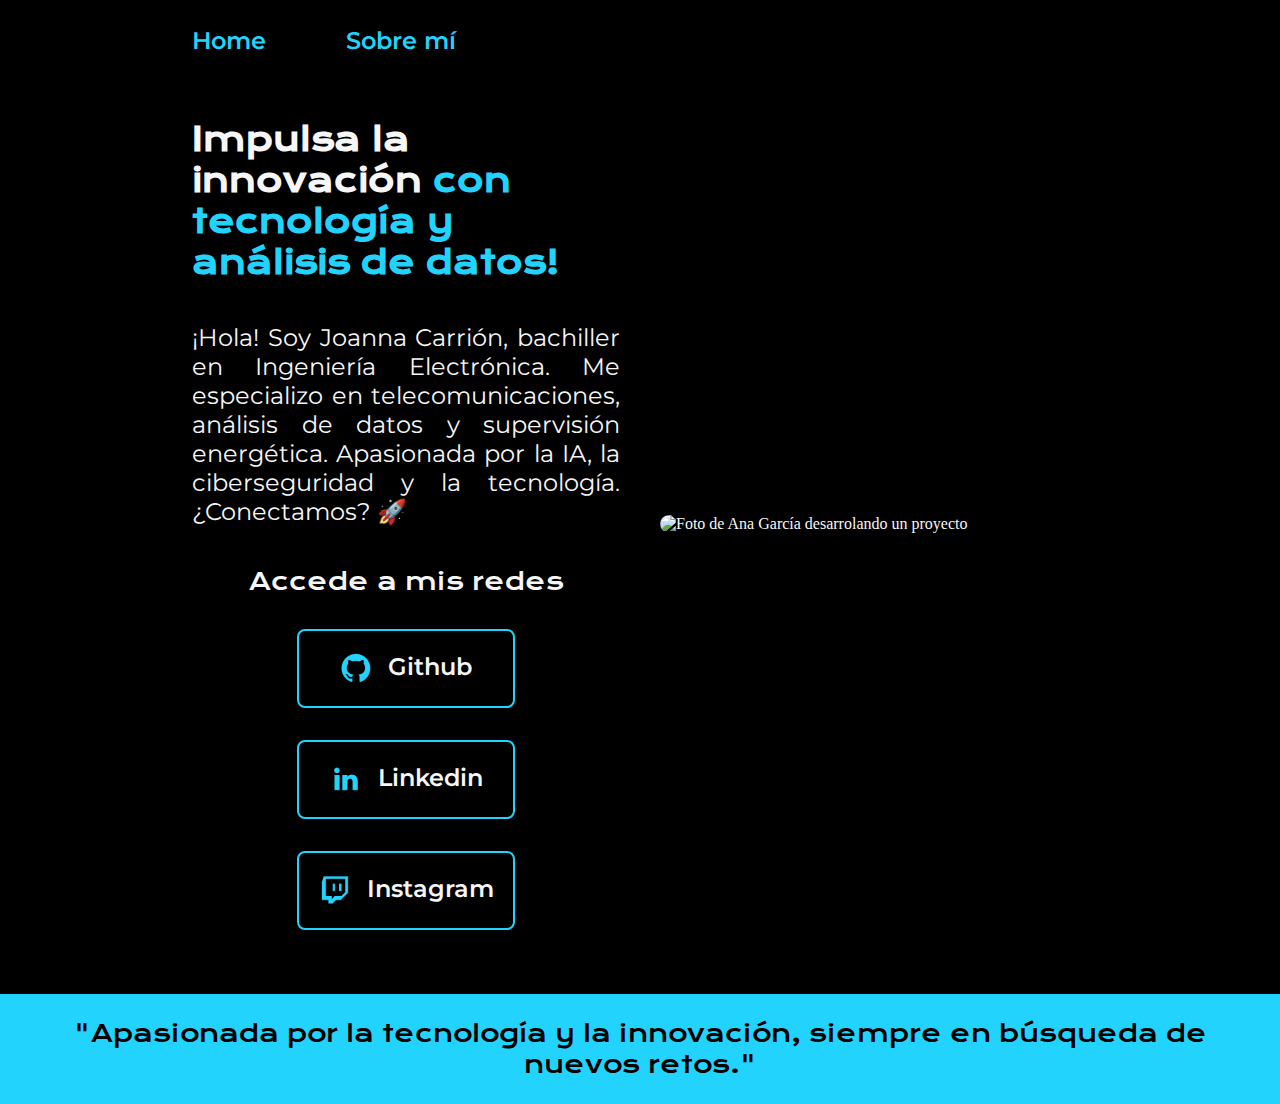
==== index.html @ 304e3801 "Add files via upload" ====
<!DOCTYPE html>
<html lang="es-mx">
<head>
    <meta charset="UTF-8"> 
    <meta http-equiv="X-UA-Compatible" content="IE=edge">
    <meta name="viewport" content="width=device-width, initial-scale=1.0">
    <title>Portafolio</title>
    <link rel="stylesheet" href="styles/style.css">

</head>
<body>
    <header class="header">
        <nav class="header__menu">
            <a class="header__menu__link" href="index.html">Home</a>
            <a class="header__menu__link" href="about.html">Sobre mí</a>
        </nav>
    </header>
    <main class="presentacion">
        <section class="presentacion__contenido">
            <h1 class="presentacion__contenido__titulo">
                Impulsa la innovación 
                <strong class="titulo-destaque">con tecnología y análisis de datos!
                </strong></h1>
                <p class="presentacion__contenido__texto">¡Hola! Soy Joanna Carrión, bachiller en Ingeniería Electrónica. Me especializo en telecomunicaciones, 
                    análisis de datos y supervisión energética. Apasionada por la IA, la ciberseguridad y la tecnología.¿Conectamos? 🚀

                </p>
                <div class="presentacion__enlaces">
                    <h2 class="presentacion__enlaces__subtitulo">Accede a mis redes</h2>
                    <a class="presentacion__enlaces__link" href="https://github.com/Joanna20Carrion" target="_blank">
                        <img src="./assets/github.png">
                        Github
                    </a>
                    <a class="presentacion__enlaces__link" href="https://www.linkedin.com/in/joanna-carrion-perez/" target="_blank">
                        <img src="./assets/linkedin.png">
                        Linkedin
                    </a>
                    <a class="presentacion__enlaces__link" href="https://www.instagram.com/joannacarrionperez/" target="_blank">
                        <img src="./assets/twitch.png">
                        Instagram
                    </a>
                </div>
               
        </section>
            <img class="presentacion__imagen" src="./assets/Imagen.png" alt="Foto de Ana García desarrolando un proyecto">
    </main>
    <footer class="footer">
        <p>"Apasionada por la tecnología y la innovación, siempre en búsqueda de nuevos retos."</p>
    </footer>
</body>
</html>
---- styles/style.css ----
@import url('https://fonts.googleapis.com/css2?family=Krona+One&family=Montserrat:wght@400;600&display=swap');


:root {
    --color-primaria: #000000;
    --color-secundaria: #F6F6F6;
    --color-terciaria: #22D4FD;
    --color-hover: #272727;

    --fuente-krona: 'Krona One', sans-serif;
    --fuente-montserrat: 'Montserrat', sans-serif;
}

* {
    padding: 0;
    margin:0;
}

body{
    box-sizing: border-box;
    background-color: var(--color-primaria);
    color: var(--color-secundaria);
}

.header{
    padding: 2% 0% 0% 15%;
}

.header__menu{
    display: flex;
    gap: 80px;
}
.header__menu__link{
    font-family: var(--fuente-montserrat);
    font-size: 1.5rem;
    font-weight: 600;
    color: var(--color-terciaria);
    text-decoration: none;

}



.presentacion {
    padding: 5% 15%;
    display: flex;
    align-items: center;
    justify-content: space-between;
}

.presentacion__contenido{
    width: 50%;
    display: flex;
    flex-direction: column;
    gap: 40px;
    padding-right: 20px;
}


.presentacion__contenido__titulo{
    font-size: 2rem;
    font-family: var(--fuente-krona);
}

.titulo-destaque {
    color: var(--color-terciaria); ;
}

.presentacion__contenido__texto{
    font-size: 1.5rem;
    font-family: var(--fuente-montserrat);
    text-align: justify;
}

.presentacion__enlaces{
    display: flex;
    flex-direction: column;
    justify-content: space-between;
    align-items: center;
    gap: 32px;
}

.presentacion__enlaces__subtitulo{
    font-family: var(--fuente-krona);
    font-weight: 400;
    font-size: 1.5rem;
}
.presentacion__enlaces__link{
      display: flex;
      justify-content: center;
      gap: 16px;
      border: 2px solid var(--color-terciaria);
      width: 50%;
      text-align: center;
      border-radius: 8px;
      font-size: 1.5rem;
      font-weight: 600;
      padding: 21.5px 0;
      text-decoration: none;
      color: var(--color-secundaria);
      font-family: var(--fuente-montserrat);
}

.presentacion__enlaces__link:hover{
    background-color: var(--color-hover);
}

.presentacion__imagen{
    width: 50%;
    margin-left: 20px;
    border-radius: 20px;
}

.footer{
    color:var(--color-primaria);
    background-color: var(--color-terciaria);
    padding: 24px;
    text-align: center;
    font-family: var(--fuente-krona);
    font-size: 1.5rem;
    font-weight: 400;
}

@media (max-width: 1200px) {

    .header{
         padding: 10%;  
    }
    .header__menu{
        justify-content: center;
    }
    .presentacion{
        flex-direction: column-reverse;
        padding: 5%;

    }

    .presentacion__contenido{
        width: auto;
    }
    
}
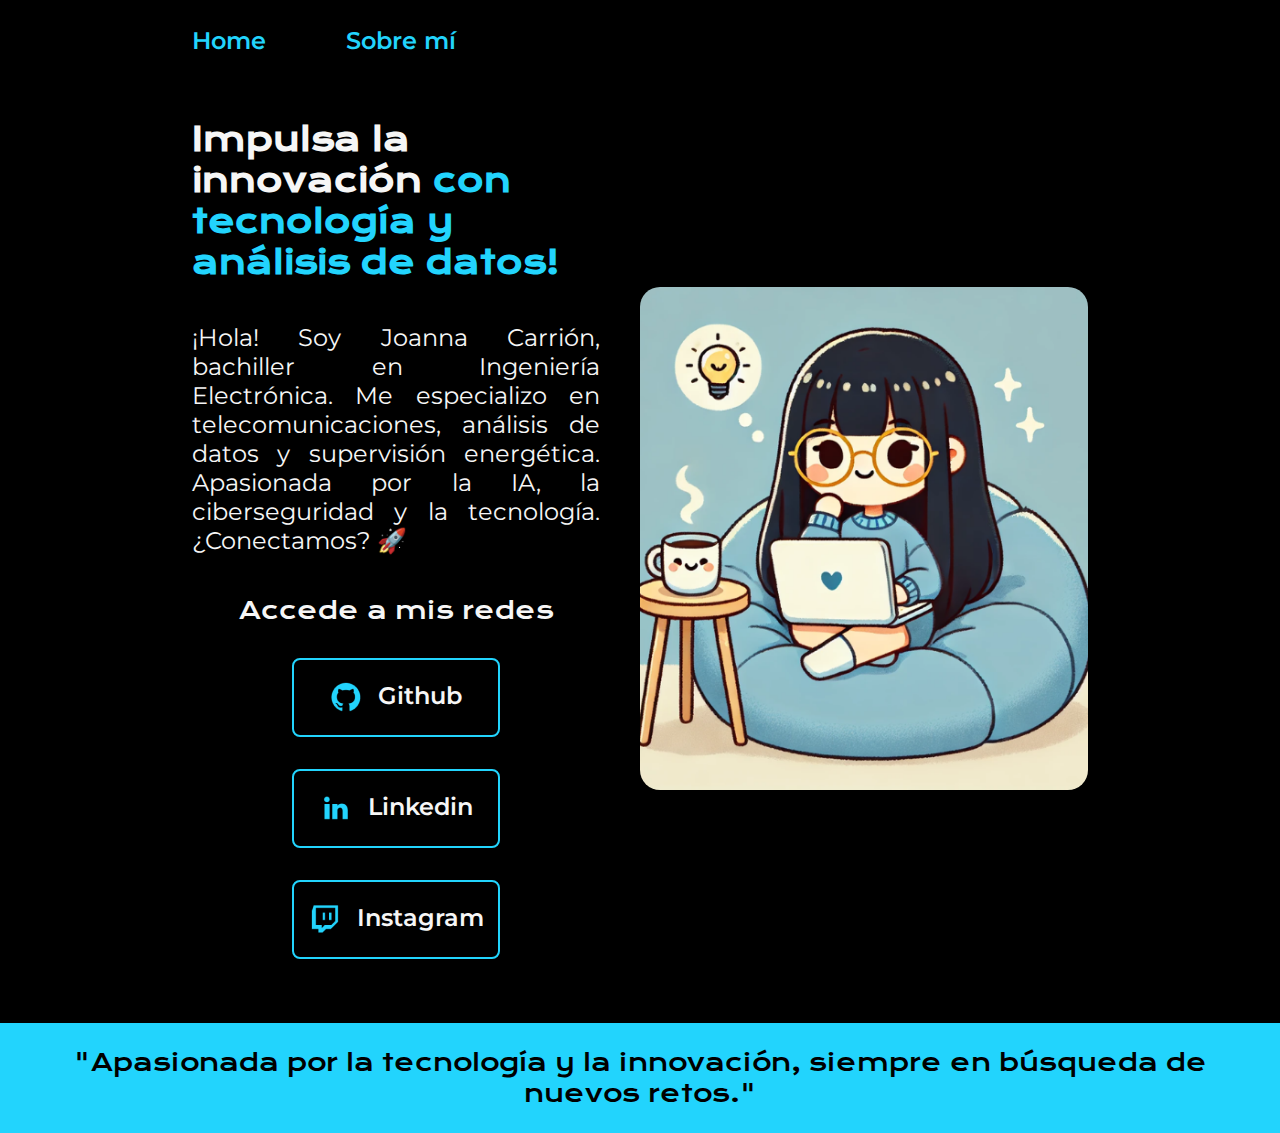
==== commit 4149ea57: "Add files via upload" ====
--- a/index.html
+++ b/index.html
@@ -42,7 +42,7 @@
                 </div>
                
         </section>
-            <img class="presentacion__imagen" src="./assets/Imagen.png" alt="Foto de Ana García desarrolando un proyecto">
+            <img class="presentacion__imagen" src="./assets/imagen.png" alt="Foto de Joanna Carrión desarrollando un proyecto">
     </main>
     <footer class="footer">
         <p>"Apasionada por la tecnología y la innovación, siempre en búsqueda de nuevos retos."</p>
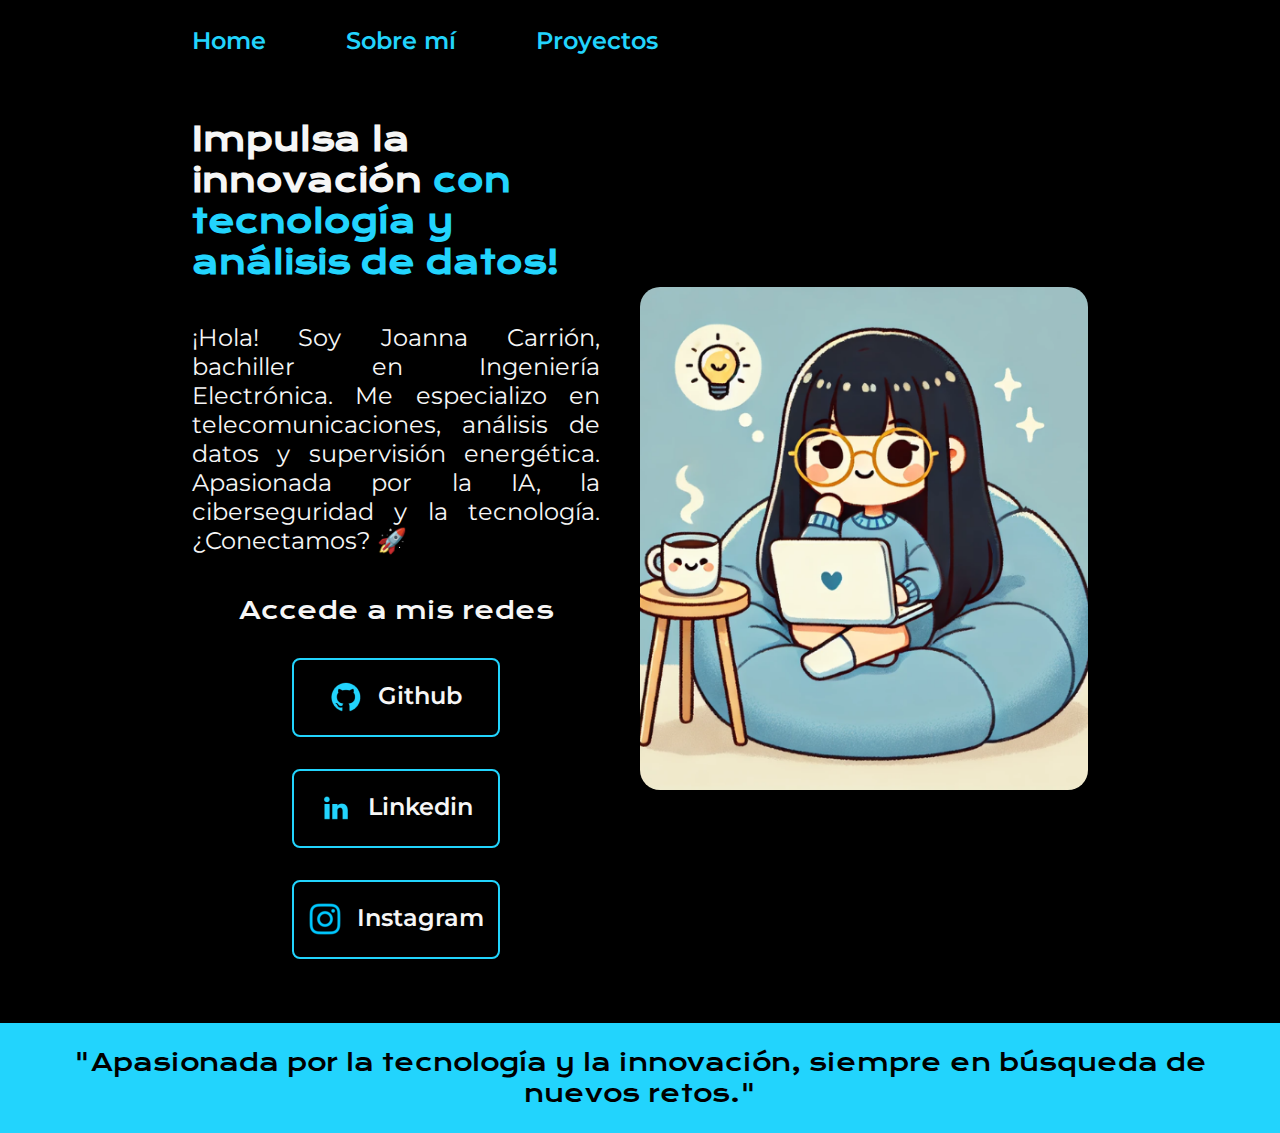
==== commit 25e3bb26: "Add files via upload" ====
--- a/index.html
+++ b/index.html
@@ -13,6 +13,7 @@
         <nav class="header__menu">
             <a class="header__menu__link" href="index.html">Home</a>
             <a class="header__menu__link" href="about.html">Sobre mí</a>
+            <a class="header__menu__link" href="projects.html">Proyectos</a>
         </nav>
     </header>
     <main class="presentacion">
--- a/styles/style.css
+++ b/styles/style.css
@@ -38,8 +38,6 @@
     text-decoration: none;
 
 }
-
-
 
 .presentacion {
     padding: 5% 15%;
@@ -140,3 +138,53 @@
     }
     
 }
+
+.grid-proyectos {
+    display: grid;
+    grid-template-columns: repeat(auto-fit, minmax(280px, 1fr));
+    gap: 20px;
+    margin-top: 40px;
+}
+
+.card-proyecto {
+    position: relative;
+    background-color: var(--color-terciaria);
+    color: var(--color-primaria);
+    padding: 20px;
+    border-radius: 10px;
+    font-family: var(--fuente-montserrat);
+    text-align: center;
+    cursor: pointer;
+    overflow: hidden;
+    transition: background 0.3s ease-in-out;
+    text-decoration: none;
+}
+
+.card-proyecto:hover .card-descripcion {
+    opacity: 1;
+    transform: translateY(0);
+}
+
+.card-proyecto h3 {
+    margin: 0;
+    font-size: 1.2rem;
+}
+
+.card-descripcion {
+    position: absolute;
+    top: 0;
+    left: 0;
+    right: 0;
+    bottom: 0;
+    background-color: rgba(0, 0, 0, 0.85);
+    color: var(--color-secundaria);
+    display: flex;
+    align-items: center;
+    justify-content: center;
+    padding: 20px;
+    text-align: justify;
+    opacity: 0;
+    transform: translateY(10%);
+    transition: all 0.3s ease-in-out;
+    border-radius: 10px;
+}
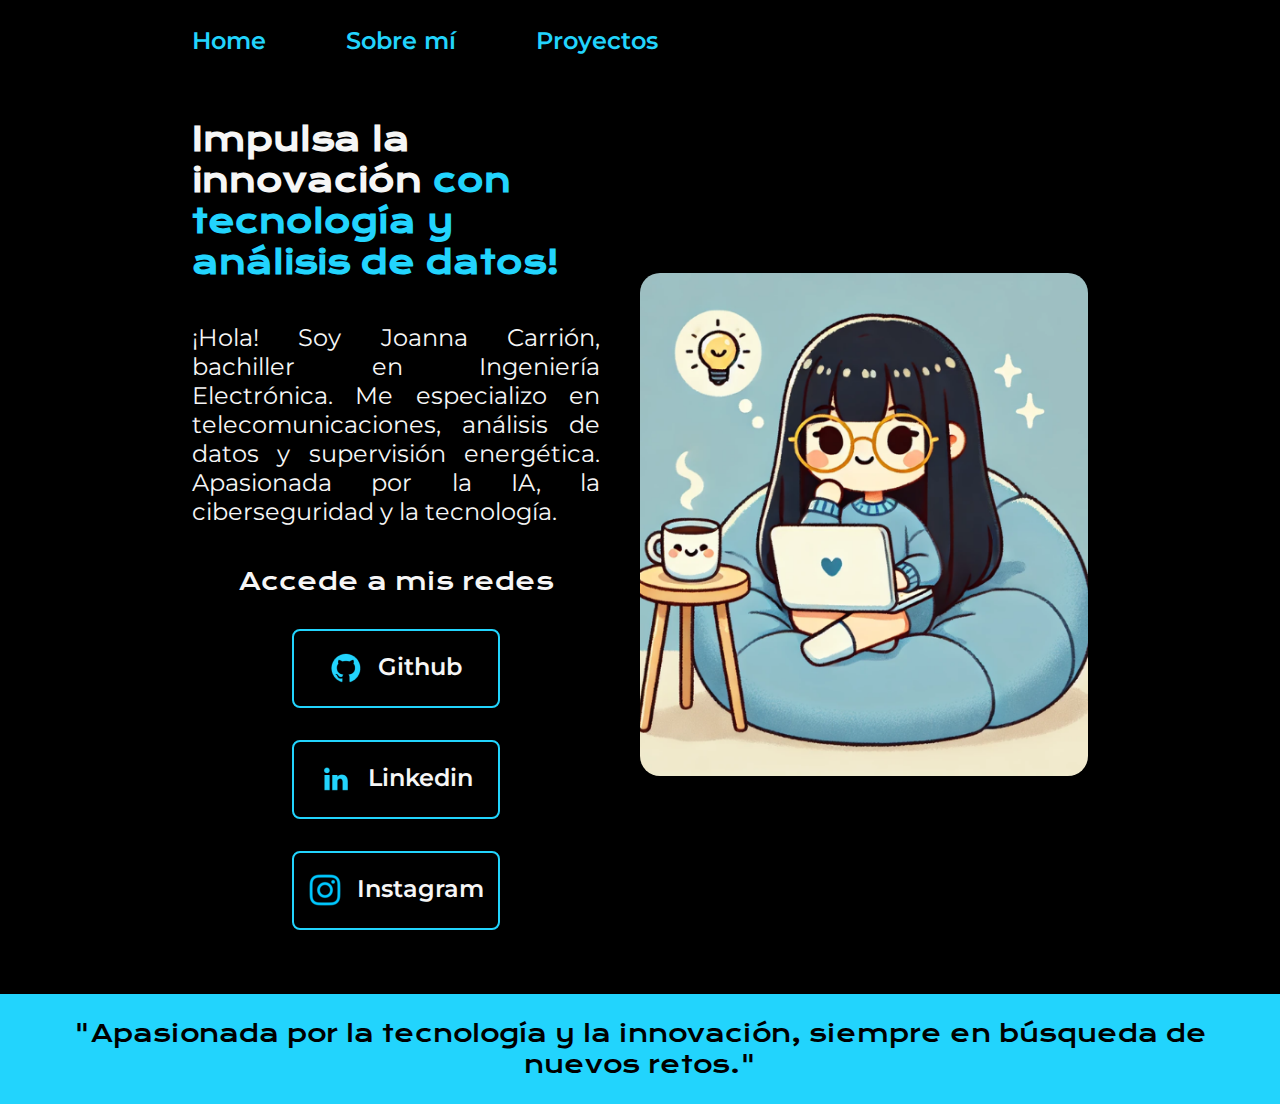
==== commit bed6fb73: "index.html" ====
--- a/index.html
+++ b/index.html
@@ -23,7 +23,7 @@
                 <strong class="titulo-destaque">con tecnología y análisis de datos!
                 </strong></h1>
                 <p class="presentacion__contenido__texto">¡Hola! Soy Joanna Carrión, bachiller en Ingeniería Electrónica. Me especializo en telecomunicaciones, 
-                    análisis de datos y supervisión energética. Apasionada por la IA, la ciberseguridad y la tecnología.¿Conectamos? 🚀
+                    análisis de datos y supervisión energética. Apasionada por la IA, la ciberseguridad y la tecnología.
 
                 </p>
                 <div class="presentacion__enlaces">
